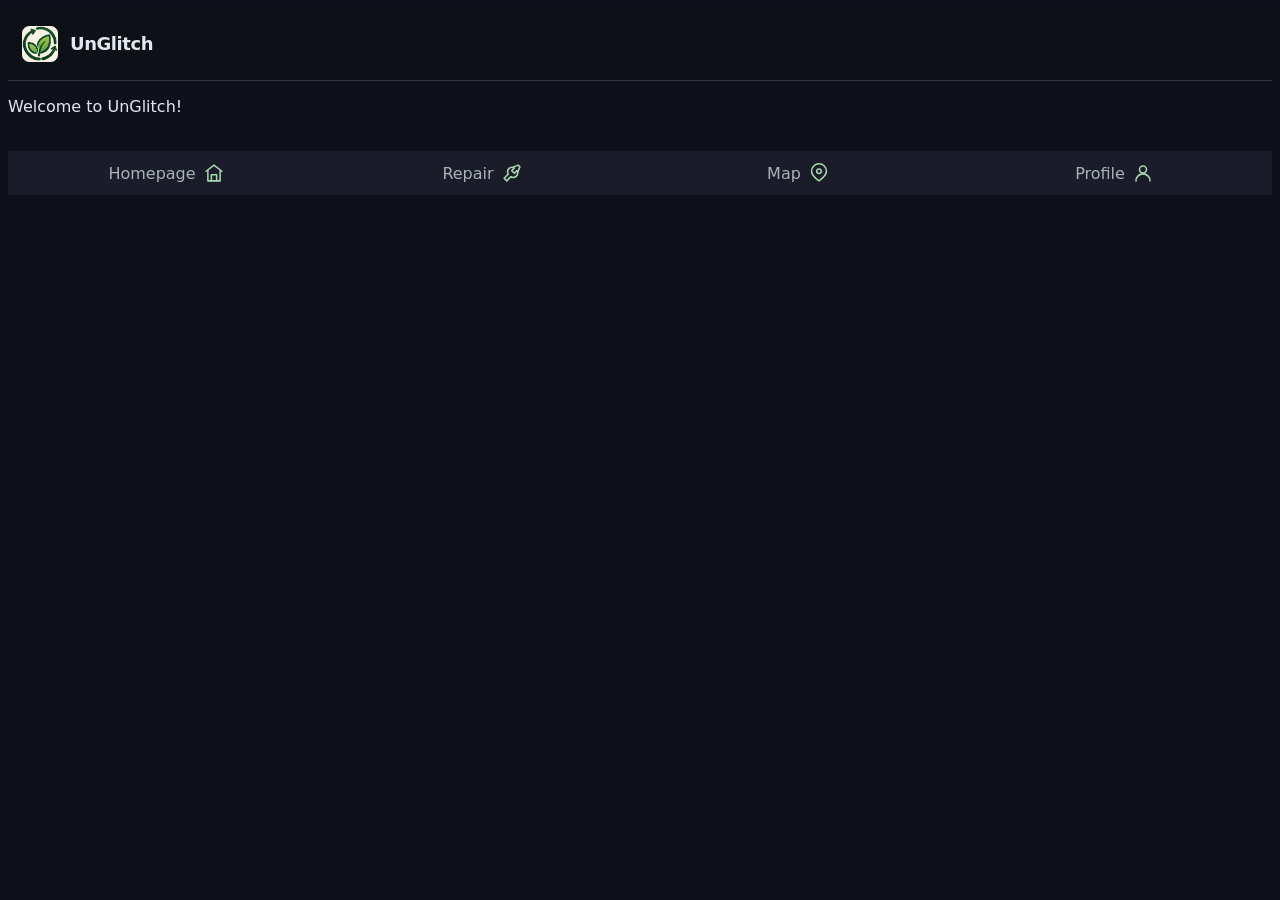
==== index.html @ edc976b0 "Fix stylesheet link path in index.html" ====
<!DOCTYPE html>
<html lang="en">
    <head>
        <meta charset="UTF-8">
        <meta name="viewport"
              content="width=device-width
                        initial-scale=1.0
                        viewport-fit=cover">
        <title>UnGlitch</title>
        <link rel="stylesheet" href="index.css">
        <link rel="manifest" href="/manifest.json">
        <meta name="theme-color" content="#0F111A">
    </head>
    <body>
        <header class="Header">
                <a href="index.html" class="logo-link">
                    <span>
                        <img class="logo-image" src="logo.png" alt="logo" style="height: 36px; width: auto;">
                    </span>
                    <span class="AppName">
                        UnGlitch
                    </span>
                </a>
        </header>
        <p>Welcome to UnGlitch!</p>
        <br>
        <nav class="NavigationBar">
                <a class="NavBar" href="index.html">
                    <span class="SpacedWord">Homepage</span>
                    <img src="homeDM.svg" alt="home_icon" class="icons" width="20" height="20"> 
                </a> 
                <a class="NavBar" href="repair.html">
                    <span class="SpacedWord">Repair</span> 
                    <img src="repairDM.svg" alt="repair_icon" class="icons" width="20" height="20">
                </a>
                <a class="NavBar" href="map.html">
                    <span class="SpacedWord">Map</span> 
                    <img src="mapDM.svg" alt="map_icon" class="icons" width="20" height="20">
                </a>
                <a class="NavBar" href="profile.html">
                    <span class="SpacedWord">Profile</span>
                    <img src="profileDM.svg" alt="profile_icon" class="icons" width="20" height="20"> 
                </a>
        </nav>
    </body>
</html>
---- index.css ----
body
{
    background-color: #0F111A;
    font-family:'Inter', system-ui, -apple-system, BlinkMacSystemFont, 'Segoe UI', Roboto, sans-serif;
    color: #E2E8F0;
}
.SpacedWord
{
    color: oklch(0.76 0.013 220);
}
a, a:visited, a:hover, a:active 
{
    color: inherit;
    text-decoration: inherit;
}
.logo-link 
{
    display: inline-flex;
    align-items: center;
    gap: 12px;
    height: 40px; 
}
.logo-image
{
    height: 100%;
    width: auto;
    display: block;
    transition: filter 0.2s ease-in-out, transform 0.1s ease-in-out;
}
/* 1. HOVER STATE: Brightens the logo and adds a subtle green glow */
.logo-link:hover .logo-image {
  filter: brightness(1.25) drop-shadow(0 0 8px rgba(74, 168, 108, 0.6));
}

/* 2. ACTIVE STATE (CLICK): Slightly presses down when clicked */
.logo-link:active .logo-image {
  transform: scale(0.95); /* Shrinks slightly to give tactile feedback */
  filter: brightness(1.35) drop-shadow(0 0 12px rgba(74, 168, 108, 0.8));
}
header.Header
{
    display: flex;
    align-items: center;
    background-color: #0d1117;
    font-display: "Space Grotesk", ui-sans-serif, system-ui, sans-serif;
    font-size: 18px;
    font-weight: 600;
    padding: 16px 14px; 
    border-bottom: 1.5px solid #30363d;
    margin-bottom: 1px;
}

span.AppName
{
    letter-spacing: -0.025em;
    line-height: 1;
}
nav
{
    background-color: #1A1C29;
}
nav.NavigationBar {
  display: flex;
  justify-content: space-evenly; /* Distributes links with equal space around them */
  align-items: center;           /* Centers all links vertically inside the nav bar */
  padding: 12px 0;               /* Gives the navbar some breathing room top/bottom */
  width: 100%;                   /* Ensures it stretches across the screen */
  position: sticky;
  bottom: 0;
  z-index: 1000;
}
nav.NavigationBar a {
  display: inline-flex;          /* Keeps the link inline but allows flex alignment */
  align-items: center;           /* Vertically centers the text and the icon */
  justify-content: center;
  flex: 2;
  gap: 8px;                      /* Puts a clean 8px gap between the text and icon */
}
.NavBar:hover .SpacedWord, img.icons
{
    scale: 1.05;
}
div.Title
{
    line-height: 1.6;
}
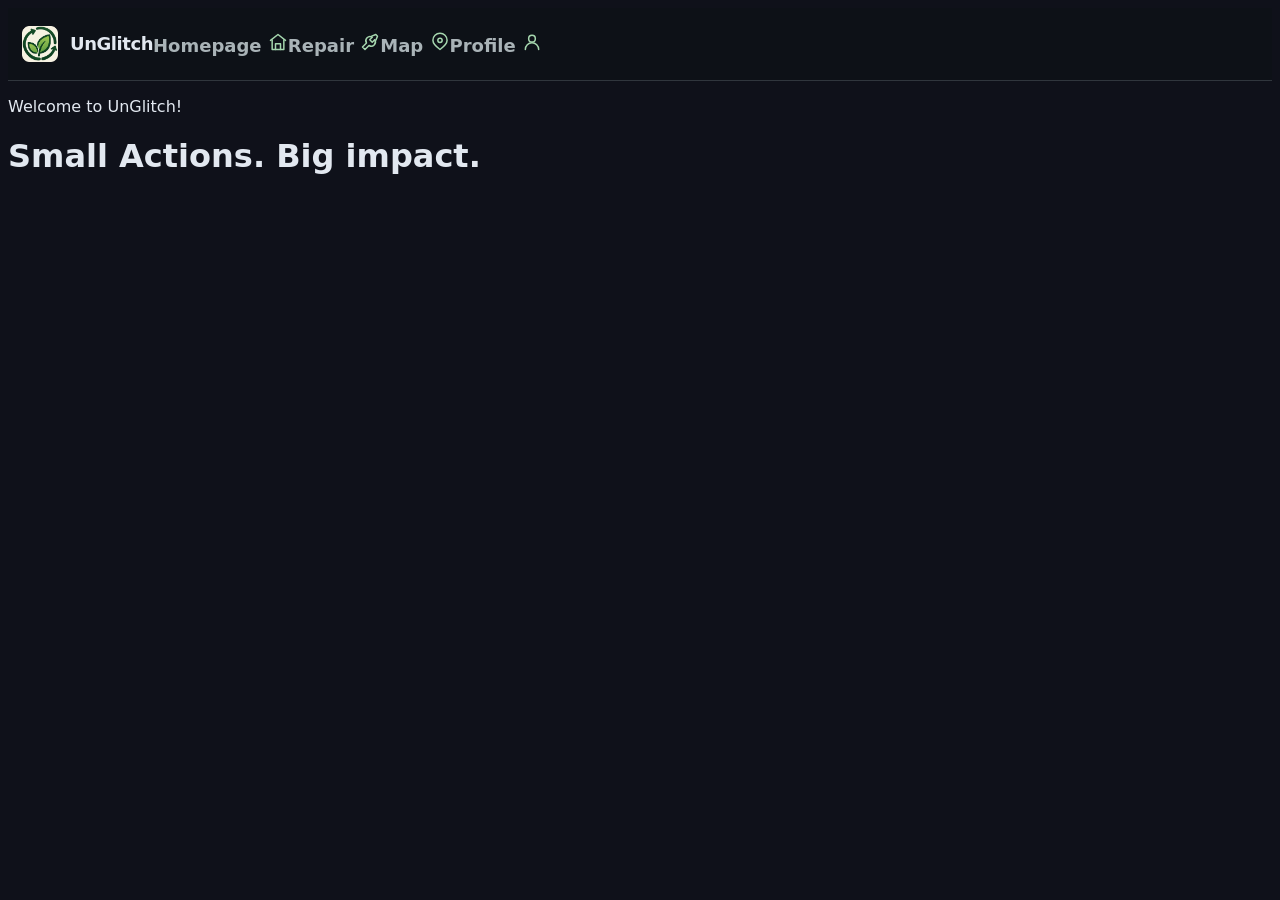
==== commit ad1eee8e: "Update header and welcome section in index.html Reorganize header and add welcome message with tagli" ====
--- a/index.html
+++ b/index.html
@@ -2,13 +2,10 @@
 <html lang="en">
     <head>
         <meta charset="UTF-8">
-        <meta name="viewport"
-              content="width=device-width
-                        initial-scale=1.0
-                        viewport-fit=cover">
+        <meta name="viewport" content="width=device-width, initial-scale=1.0, viewport-fit=cover">
         <title>UnGlitch</title>
         <link rel="stylesheet" href="index.css">
-        <link rel="manifest" href="/manifest.json">
+        <link rel="manifest" href="manifest.json">
         <meta name="theme-color" content="#0F111A">
     </head>
     <body>
@@ -21,10 +18,6 @@
                         UnGlitch
                     </span>
                 </a>
-        </header>
-        <p>Welcome to UnGlitch!</p>
-        <br>
-        <nav class="NavigationBar">
                 <a class="NavBar" href="index.html">
                     <span class="SpacedWord">Homepage</span>
                     <img src="homeDM.svg" alt="home_icon" class="icons" width="20" height="20"> 
@@ -41,6 +34,10 @@
                     <span class="SpacedWord">Profile</span>
                     <img src="profileDM.svg" alt="profile_icon" class="icons" width="20" height="20"> 
                 </a>
-        </nav>
+        </header>
+        <p>Welcome to UnGlitch!</p>
+        <span><h1>Small Actions. Big impact.</h1></span>
+        
+        <br>
     </body>
 </html>
--- a/index.css
+++ b/index.css
@@ -60,6 +60,7 @@
     background-color: #1A1C29;
 }
 nav.NavigationBar {
+  border-radius: 20px 20px 0 0;
   display: flex;
   justify-content: space-evenly; /* Distributes links with equal space around them */
   align-items: center;           /* Centers all links vertically inside the nav bar */
@@ -76,11 +77,12 @@
   flex: 2;
   gap: 8px;                      /* Puts a clean 8px gap between the text and icon */
 }
-.NavBar:hover .SpacedWord, img.icons
+.NavBar:hover .SpacedWord,
+.NavBar:hover img.icons 
 {
     scale: 1.05;
 }
 div.Title
 {
     line-height: 1.6;
-}+}
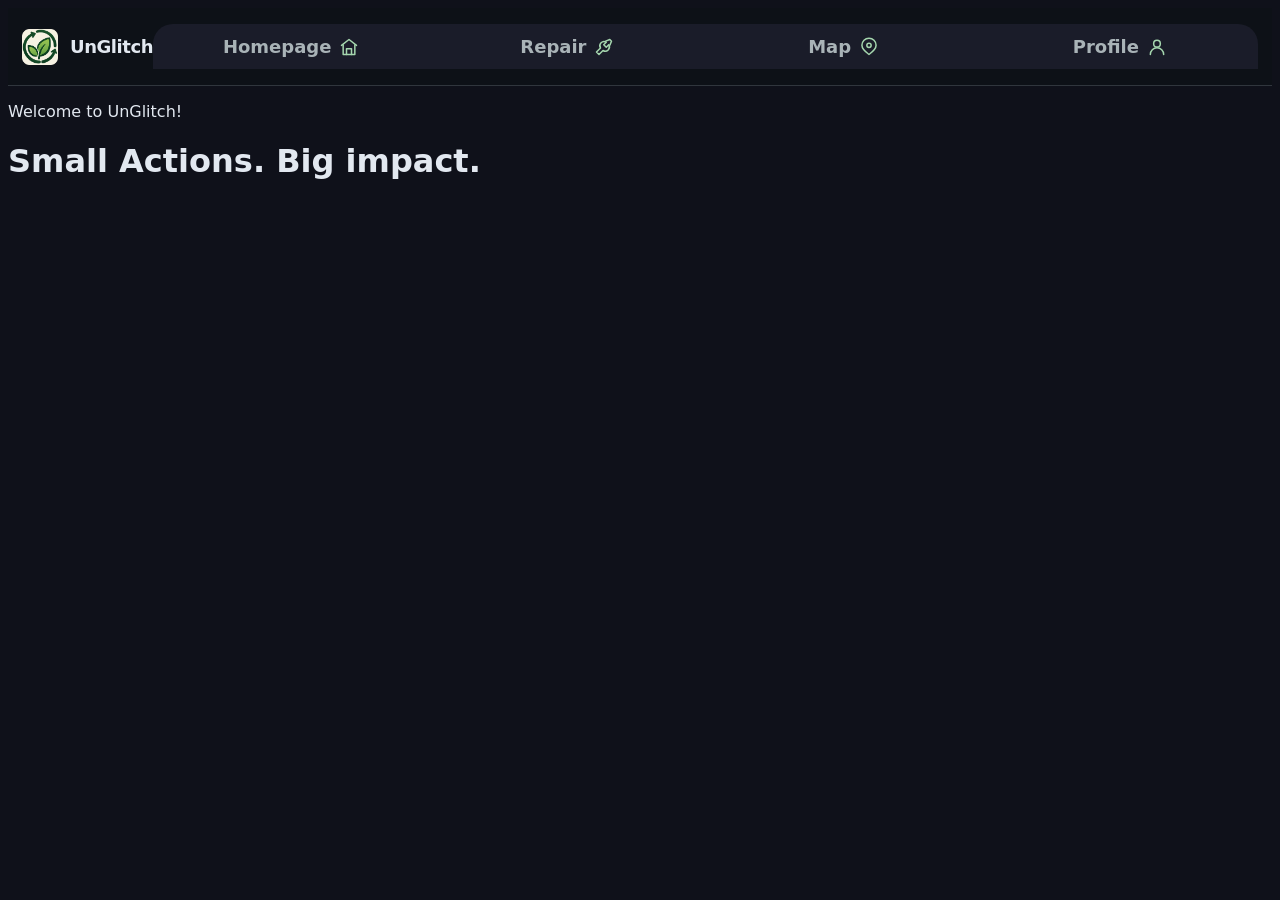
==== commit d6421e2d: "Refactor navigation links into a nav element" ====
--- a/index.html
+++ b/index.html
@@ -18,22 +18,24 @@
                         UnGlitch
                     </span>
                 </a>
-                <a class="NavBar" href="index.html">
-                    <span class="SpacedWord">Homepage</span>
-                    <img src="homeDM.svg" alt="home_icon" class="icons" width="20" height="20"> 
-                </a> 
-                <a class="NavBar" href="repair.html">
-                    <span class="SpacedWord">Repair</span> 
-                    <img src="repairDM.svg" alt="repair_icon" class="icons" width="20" height="20">
-                </a>
-                <a class="NavBar" href="map.html">
-                    <span class="SpacedWord">Map</span> 
-                    <img src="mapDM.svg" alt="map_icon" class="icons" width="20" height="20">
-                </a>
-                <a class="NavBar" href="profile.html">
-                    <span class="SpacedWord">Profile</span>
-                    <img src="profileDM.svg" alt="profile_icon" class="icons" width="20" height="20"> 
-                </a>
+                <nav class="NavigationBar">
+                    <a class="NavBar" href="index.html">
+                        <span class="SpacedWord">Homepage</span>
+                        <img src="homeDM.svg" alt="home_icon" class="icons" width="20" height="20"> 
+                    </a> 
+                    <a class="NavBar" href="repair.html">
+                        <span class="SpacedWord">Repair</span> 
+                        <img src="repairDM.svg" alt="repair_icon" class="icons" width="20" height="20">
+                    </a>
+                    <a class="NavBar" href="map.html">
+                        <span class="SpacedWord">Map</span> 
+                        <img src="mapDM.svg" alt="map_icon" class="icons" width="20" height="20">
+                    </a>
+                    <a class="NavBar" href="profile.html">
+                        <span class="SpacedWord">Profile</span>
+                        <img src="profileDM.svg" alt="profile_icon" class="icons" width="20" height="20"> 
+                    </a>
+                </nav>
         </header>
         <p>Welcome to UnGlitch!</p>
         <span><h1>Small Actions. Big impact.</h1></span>
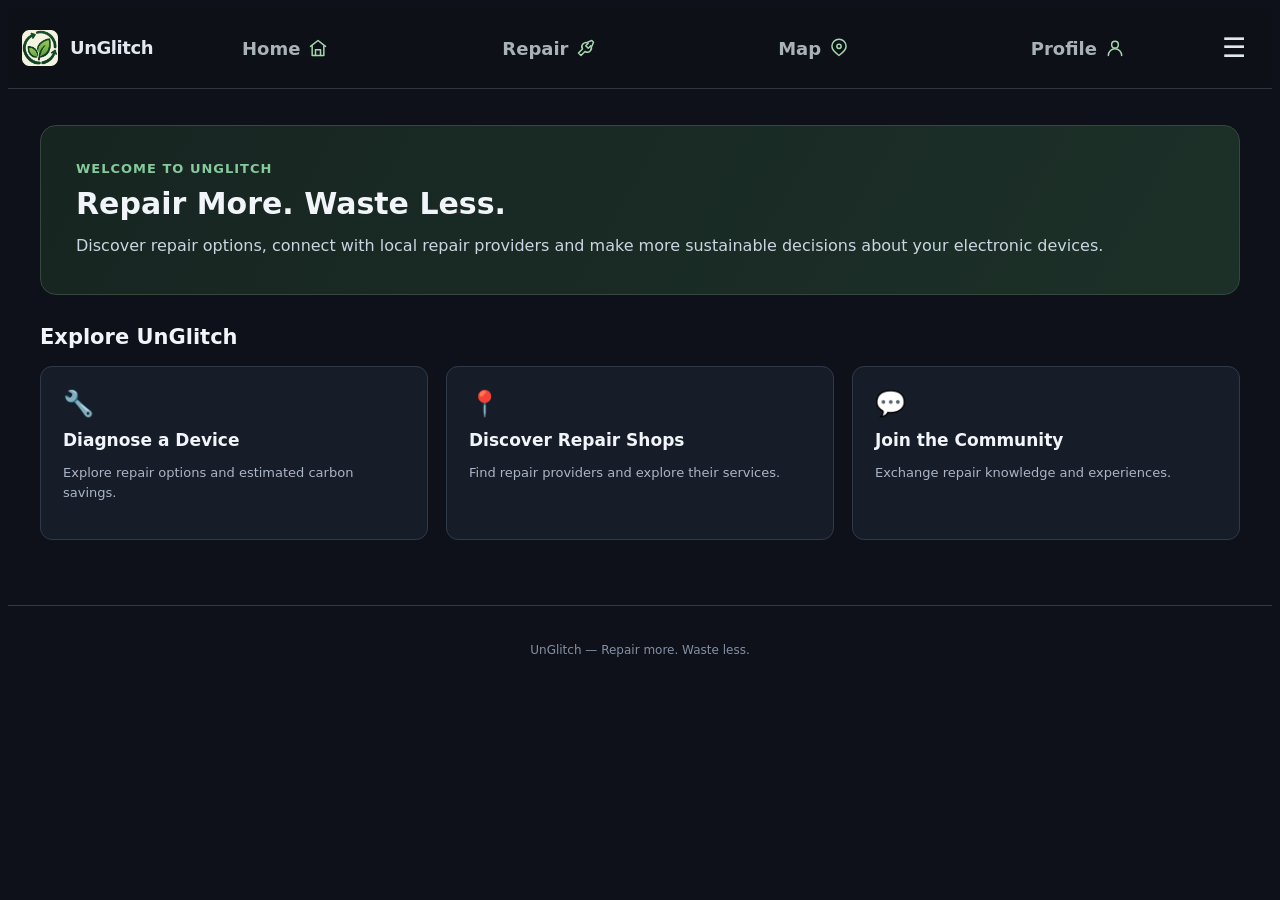
==== commit 576dc326: "Intiation of Backend" ====
--- a/index.html
+++ b/index.html
@@ -1,45 +1,156 @@
 <!DOCTYPE html>
 <html lang="en">
-    <head>
-        <meta charset="UTF-8">
-        <meta name="viewport" content="width=device-width, initial-scale=1.0, viewport-fit=cover">
-        <title>UnGlitch</title>
-        <link rel="stylesheet" href="index.css">
-        <link rel="manifest" href="manifest.json">
-        <meta name="theme-color" content="#0F111A">
-    </head>
-    <body>
-        <header class="Header">
-                <a href="index.html" class="logo-link">
-                    <span>
-                        <img class="logo-image" src="logo.png" alt="logo" style="height: 36px; width: auto;">
-                    </span>
-                    <span class="AppName">
-                        UnGlitch
-                    </span>
-                </a>
-                <nav class="NavigationBar">
-                    <a class="NavBar" href="index.html">
-                        <span class="SpacedWord">Homepage</span>
-                        <img src="homeDM.svg" alt="home_icon" class="icons" width="20" height="20"> 
-                    </a> 
-                    <a class="NavBar" href="repair.html">
-                        <span class="SpacedWord">Repair</span> 
-                        <img src="repairDM.svg" alt="repair_icon" class="icons" width="20" height="20">
-                    </a>
-                    <a class="NavBar" href="map.html">
-                        <span class="SpacedWord">Map</span> 
-                        <img src="mapDM.svg" alt="map_icon" class="icons" width="20" height="20">
-                    </a>
-                    <a class="NavBar" href="profile.html">
-                        <span class="SpacedWord">Profile</span>
-                        <img src="profileDM.svg" alt="profile_icon" class="icons" width="20" height="20"> 
-                    </a>
-                </nav>
-        </header>
-        <p>Welcome to UnGlitch!</p>
-        <span><h1>Small Actions. Big impact.</h1></span>
-        
-        <br>
-    </body>
-</html>
+
+<head>
+    <meta charset="UTF-8">
+
+    <meta name="viewport"
+          content="width=device-width, initial-scale=1.0, viewport-fit=cover">
+
+    <title>UnGlitch | Home</title>
+
+    <meta name="description"
+          content="Repair your devices, reduce electronic waste and make a difference with UnGlitch.">
+
+    <link rel="stylesheet" href="index.css">
+    <link rel="stylesheet" href="home.css">
+
+    <link rel="manifest" href="manifest.json">
+
+    <meta name="theme-color" content="#0F111A">
+
+    <script src="home.js" defer></script>
+</head>
+
+<body>
+
+    <!-- HEADER -->
+
+    <header class="Header">
+
+        <a href="index.html" class="logo-link">
+
+            <img class="logo-image"
+                 src="logo.png"
+                 alt="UnGlitch logo"
+                 style="height: 36px; width: auto;">
+
+            <span class="AppName">
+                UnGlitch
+            </span>
+
+        </a>
+
+
+        <!-- MAIN NAVIGATION -->
+
+        <nav class="NavigationBar">
+
+            <a class="NavBar active" href="index.html">
+                <span class="SpacedWord">Home</span>
+
+                <img src="homeDM.svg"
+                     alt=""
+                     class="icons"
+                     width="20"
+                     height="20">
+            </a>
+
+            <a class="NavBar" href="repair.html" data-consumer-only>
+                <span class="SpacedWord">Repair</span>
+
+                <img src="repairDM.svg"
+                     alt=""
+                     class="icons"
+                     width="20"
+                     height="20">
+            </a>
+
+            <a class="NavBar" href="map.html">
+                <span class="SpacedWord">Map</span>
+
+                <img src="mapDM.svg"
+                     alt=""
+                     class="icons"
+                     width="20"
+                     height="20">
+            </a>
+
+            <a class="NavBar" href="profile.html">
+                <span class="SpacedWord">Profile</span>
+
+                <img src="profileDM.svg"
+                     alt=""
+                     class="icons"
+                     width="20"
+                     height="20">
+            </a>
+
+        </nav>
+
+
+        <!-- SECONDARY NAVIGATION BUTTON -->
+
+        <button class="menu-button"
+                id="menuButton"
+                aria-label="Open navigation menu"
+                aria-expanded="false"
+                aria-controls="siteMenu">
+
+            ☰
+
+        </button>
+
+
+        <!-- SECONDARY NAVIGATION MENU -->
+
+        <aside class="site-menu" id="siteMenu" hidden>
+
+            <h3>Explore UnGlitch</h3>
+
+            <a href="community.html">
+                Community Discussions
+            </a>
+
+            <a href="profile.html">
+                Account Settings
+            </a>
+
+            <div class="menu-divider"></div>
+
+            <span class="coming-soon">
+                Leaderboard — Coming Soon
+            </span>
+
+            <span class="coming-soon">
+                Appearance — Coming Soon
+            </span>
+
+        </aside>
+
+    </header>
+
+
+    <!-- MAIN CONTENT -->
+
+    <main class="home-container">
+
+        <div id="dashboard">
+
+            <!-- JavaScript inserts the appropriate dashboard here -->
+
+        </div>
+
+    </main>
+
+
+    <footer class="home-footer">
+
+        <p>
+            UnGlitch — Repair more. Waste less.
+        </p>
+
+    </footer>
+
+</body>
+</html>
--- a/index.css
+++ b/index.css
@@ -37,17 +37,21 @@
   transform: scale(0.95); /* Shrinks slightly to give tactile feedback */
   filter: brightness(1.35) drop-shadow(0 0 12px rgba(74, 168, 108, 0.8));
 }
+
 header.Header
 {
     display: flex;
     align-items: center;
     background-color: #0d1117;
-    font-display: "Space Grotesk", ui-sans-serif, system-ui, sans-serif;
+    font-family: "Space Grotesk", ui-sans-serif, system-ui, sans-serif;
     font-size: 18px;
     font-weight: 600;
     padding: 16px 14px; 
     border-bottom: 1.5px solid #30363d;
     margin-bottom: 1px;
+    position: sticky;
+    top: 0;
+    z-index: 1000;
 }
 
 span.AppName
@@ -55,30 +59,24 @@
     letter-spacing: -0.025em;
     line-height: 1;
 }
-nav
+nav.NavigationBar 
 {
-    background-color: #1A1C29;
-}
-nav.NavigationBar {
-  border-radius: 20px 20px 0 0;
   display: flex;
   justify-content: space-evenly; /* Distributes links with equal space around them */
   align-items: center;           /* Centers all links vertically inside the nav bar */
   padding: 12px 0;               /* Gives the navbar some breathing room top/bottom */
   width: 100%;                   /* Ensures it stretches across the screen */
-  position: sticky;
-  bottom: 0;
-  z-index: 1000;
 }
-nav.NavigationBar a {
+nav.NavigationBar a 
+{
   display: inline-flex;          /* Keeps the link inline but allows flex alignment */
   align-items: center;           /* Vertically centers the text and the icon */
   justify-content: center;
   flex: 2;
   gap: 8px;                      /* Puts a clean 8px gap between the text and icon */
 }
-.NavBar:hover .SpacedWord,
-.NavBar:hover img.icons 
+.NavBar:active .SpacedWord,
+.NavBar:active img.icons 
 {
     scale: 1.05;
 }
@@ -86,3 +84,8 @@
 {
     line-height: 1.6;
 }
+#map
+{
+    height: 70vh;
+    width: 100%;
+}
--- a/home.css
+++ b/home.css
@@ -0,0 +1,350 @@
+/* =========================================
+   GENERAL HOMEPAGE LAYOUT
+========================================= */
+
+.home-container {
+    max-width: 1200px;
+    margin: 0 auto;
+    padding: 35px 25px;
+}
+
+.home-section {
+    margin-bottom: 30px;
+}
+
+
+/* =========================================
+   WELCOME SECTION
+========================================= */
+
+.welcome-section {
+    padding: 35px;
+    background: linear-gradient(120deg, #172521, #1c3028);
+
+    border: 1px solid #34483e;
+    border-radius: 16px;
+
+    display: flex;
+    justify-content: space-between;
+    align-items: center;
+
+    gap: 20px;
+}
+
+.welcome-section h1 {
+    font-size: 30px;
+    margin: 0 0 12px;
+    color: #f1f5f9;
+}
+
+.welcome-section p {
+    color: #cbd5e1;
+    line-height: 1.6;
+    margin: 0;
+}
+
+.welcome-tag {
+    color: #86c99c;
+    font-size: 13px;
+    font-weight: 600;
+    letter-spacing: 1px;
+    text-transform: uppercase;
+    margin-bottom: 10px;
+}
+
+
+/* =========================================
+   SECTION HEADINGS
+========================================= */
+
+.section-heading {
+    font-size: 21px;
+    margin-bottom: 17px;
+    color: #f1f5f9;
+}
+
+
+/* =========================================
+   STATISTICS CARDS
+========================================= */
+
+.stats-grid {
+    display: grid;
+
+    grid-template-columns: repeat(3, 1fr);
+
+    gap: 18px;
+}
+
+.stat-card {
+    background-color: #171c29;
+
+    border: 1px solid #30394a;
+    border-radius: 12px;
+
+    padding: 23px;
+}
+
+.stat-label {
+    font-size: 14px;
+    color: #aab5c5;
+}
+
+.stat-value {
+    font-size: 29px;
+    font-weight: 700;
+
+    margin: 12px 0;
+
+    color: #e2e8f0;
+}
+
+.stat-description {
+    font-size: 12px;
+    color: #8491a4;
+    line-height: 1.5;
+}
+
+
+/* =========================================
+   QUICK ACTION CARDS
+========================================= */
+
+.actions-grid {
+    display: grid;
+
+    grid-template-columns: repeat(3, 1fr);
+
+    gap: 18px;
+}
+
+.action-card {
+    background-color: #171c29;
+
+    border: 1px solid #30394a;
+    border-radius: 12px;
+
+    padding: 22px;
+
+    text-decoration: none;
+
+    transition:
+        transform 0.2s ease,
+        border-color 0.2s ease,
+        background-color 0.2s ease;
+}
+
+.action-card:hover {
+    transform: translateY(-4px);
+
+    border-color: #5a9b77;
+
+    background-color: #1d2632;
+}
+
+.action-card h3 {
+    font-size: 17px;
+    margin: 12px 0;
+    color: #f1f5f9;
+}
+
+.action-card p {
+    font-size: 13px;
+    line-height: 1.6;
+    color: #aab5c5;
+}
+
+.action-icon {
+    font-size: 25px;
+}
+
+
+/* =========================================
+   INFORMATION PANELS
+========================================= */
+
+.info-panel {
+    background-color: #171c29;
+
+    border: 1px solid #30394a;
+    border-radius: 12px;
+
+    padding: 25px;
+}
+
+.info-panel h3 {
+    margin-top: 0;
+    color: #e2e8f0;
+}
+
+.info-panel p {
+    color: #aab5c5;
+    line-height: 1.7;
+    font-size: 14px;
+}
+
+
+/* =========================================
+   BUTTONS
+========================================= */
+
+.primary-button {
+    display: inline-block;
+
+    background-color: #478c65;
+    color: white !important;
+
+    padding: 12px 20px;
+
+    border-radius: 8px;
+
+    font-size: 14px;
+    font-weight: 600;
+
+    text-decoration: none;
+
+    transition: background-color 0.2s ease;
+}
+
+.primary-button:hover {
+    background-color: #58a477;
+}
+
+
+/* =========================================
+   SECONDARY NAVIGATION
+========================================= */
+
+.menu-button {
+    border: none;
+    background: transparent;
+
+    color: #e2e8f0;
+
+    font-size: 27px;
+
+    cursor: pointer;
+
+    padding: 8px 12px;
+}
+
+.site-menu {
+    position: absolute;
+
+    right: 15px;
+    top: 75px;
+
+    width: 250px;
+
+    background-color: #171c29;
+
+    border: 1px solid #30394a;
+    border-radius: 12px;
+
+    padding: 18px;
+
+    z-index: 2000;
+
+    box-shadow: 0 8px 25px rgba(0, 0, 0, 0.35);
+}
+
+.site-menu[hidden] {
+    display: none;
+}
+
+.site-menu h3 {
+    font-size: 15px;
+    margin-top: 0;
+    color: #e2e8f0;
+}
+
+.site-menu a {
+    display: block;
+
+    padding: 11px 8px;
+
+    color: #cbd5e1;
+
+    text-decoration: none;
+
+    border-radius: 6px;
+}
+
+.site-menu a:hover {
+    background-color: #263344;
+}
+
+.menu-divider {
+    height: 1px;
+    background-color: #30394a;
+    margin: 10px 0;
+}
+
+.coming-soon {
+    display: block;
+
+    padding: 10px 8px;
+
+    font-size: 13px;
+    color: #8491a4;
+}
+
+
+/* =========================================
+   FOOTER
+========================================= */
+
+.home-footer {
+    text-align: center;
+
+    padding: 25px;
+
+    font-size: 12px;
+
+    color: #8491a4;
+
+    border-top: 1px solid #30394a;
+}
+
+
+/* =========================================
+   RESPONSIVE DESIGN
+========================================= */
+
+@media (max-width: 850px) {
+
+    .stats-grid,
+    .actions-grid {
+        grid-template-columns: repeat(2, 1fr);
+    }
+
+}
+
+@media (max-width: 650px) {
+
+    .home-container {
+        padding: 22px 15px;
+    }
+
+    .welcome-section {
+        padding: 25px;
+    }
+
+    .welcome-section h1 {
+        font-size: 24px;
+    }
+
+    .stats-grid,
+    .actions-grid {
+        grid-template-columns: 1fr;
+    }
+
+    .NavigationBar {
+        display: none !important;
+    }
+
+    .Header .menu-button {
+        margin-left: auto;
+    }
+
+}
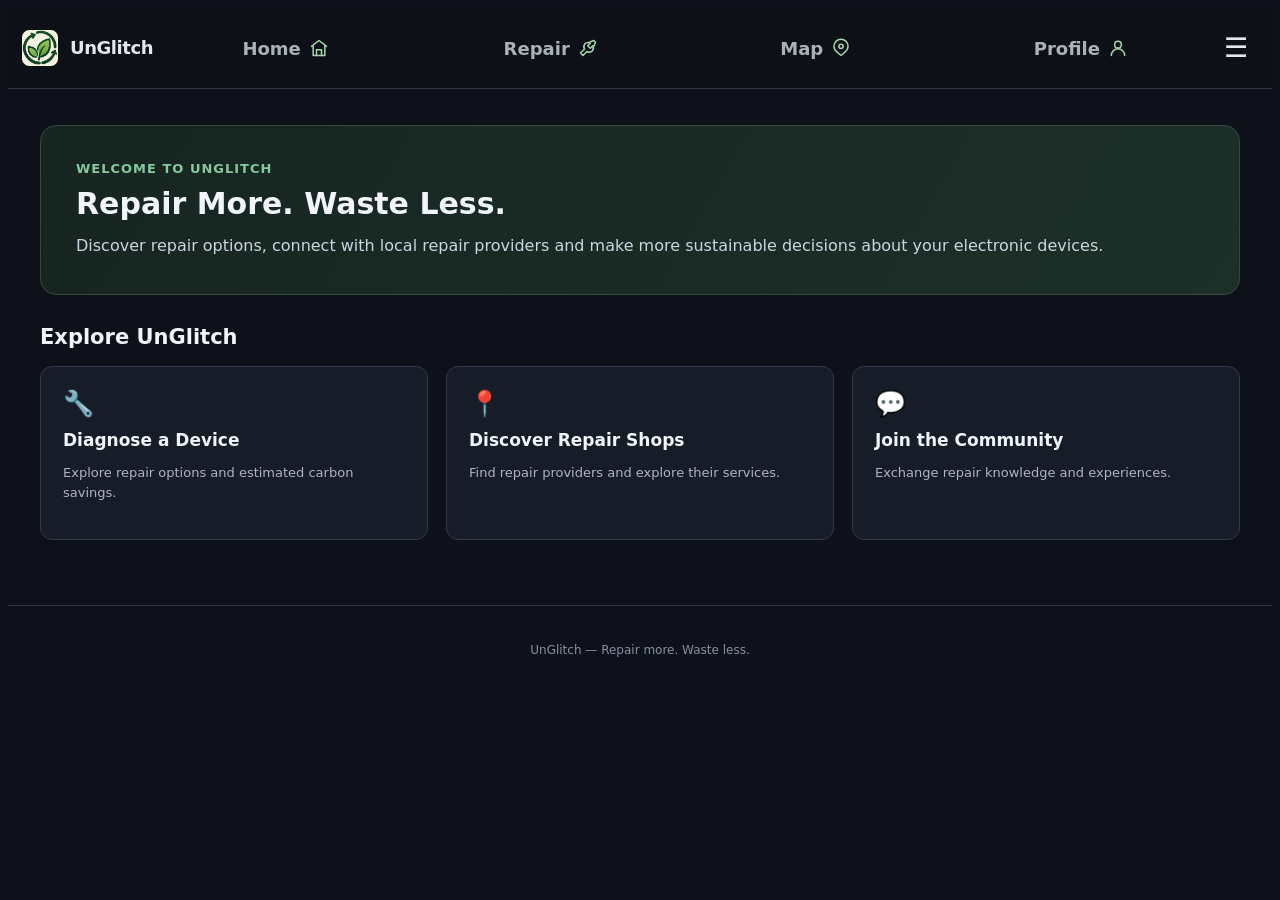
==== commit 0e9b3ea9: "Finalisation" ====
--- a/index.html
+++ b/index.html
@@ -116,6 +116,10 @@
                 Account Settings
             </a>
 
+            <a href="calculator.html" data-consumer-only>
+                Carbon Impact Calculator
+            </a>
+
             <div class="menu-divider"></div>
 
             <span class="coming-soon">
--- a/index.css
+++ b/index.css
@@ -89,3 +89,246 @@
     height: 70vh;
     width: 100%;
 }
+[hidden] {
+    display: none !important;
+}
+/* =========================================
+   MOBILE PRIMARY NAVIGATION
+========================================= */
+
+@media (max-width: 768px) {
+
+    /* Reserve space so the bottom navigation
+       does not cover the page content. */
+
+    body {
+        padding-bottom: calc(78px + env(safe-area-inset-bottom));
+    }
+
+    /* Keep the logo and hamburger in the top header. */
+
+    .NavigationBar {
+        position: fixed !important;
+
+        left: 0;
+        right: 0;
+        bottom: 0;
+
+        width: 100%;
+        box-sizing: border-box;
+
+        display: flex !important;
+        align-items: stretch;
+        justify-content: space-around;
+
+        gap: 0;
+        margin: 0;
+
+        padding: 8px 6px calc(8px + env(safe-area-inset-bottom));
+
+        background-color: #0d1117;
+
+        border-top: 1px solid #30363d;
+        border-bottom: none;
+
+        z-index: 2000;
+    }
+
+
+    /* Give each navigation destination
+       an equal amount of space. */
+
+    .NavigationBar .NavBar {
+
+        flex: 1 1 0;
+        min-width: 0;
+        min-height: 48px;
+
+        display: flex;
+        flex-direction: column;
+
+        align-items: center;
+        justify-content: center;
+
+        gap: 4px;
+
+        padding: 6px 2px;
+
+        text-align: center;
+        font-size: 12px;
+        line-height: 1.2;
+    }
+
+
+    /* Make the navigation labels compact. */
+
+    .NavigationBar .SpacedWord {
+        font-size: 12px;
+        letter-spacing: normal;
+    }
+
+
+    /* Keep icons consistently sized. */
+
+    .NavigationBar .icons {
+        width: 18px;
+        height: 18px;
+        object-fit: contain;
+    }
+
+
+    /* Maintain an accessible hamburger button. */
+
+    .menu-button {
+        min-width: 44px;
+        min-height: 44px;
+
+        display: inline-flex;
+        align-items: center;
+        justify-content: center;
+
+        margin-left: auto;
+    }
+
+}
+
+/* Ensure JavaScript-hidden elements remain hidden,
+   even when other CSS rules define their display. */
+
+[hidden] {
+    display: none !important;
+}
+
+/* =========================================
+   SHARED NAVIGATION
+========================================= */
+
+.menu-button {
+    min-width: 44px;
+    min-height: 44px;
+    display: inline-flex;
+    align-items: center;
+    justify-content: center;
+    margin-left: auto;
+    border: none;
+    border-radius: 8px;
+    background: transparent;
+    color: #E2E8F0;
+    font-size: 24px;
+    cursor: pointer;
+}
+
+.site-menu {
+    position: absolute;
+    top: calc(100% + 8px);
+    right: 14px;
+    z-index: 2100;
+    min-width: 220px;
+    padding: 16px;
+    background: #171d2a;
+    border: 1px solid #30363d;
+    border-radius: 12px;
+    box-shadow: 0 8px 24px rgba(0,0,0,0.35);
+}
+
+.site-menu a,
+.site-menu span {
+    display: block;
+    padding: 10px;
+}
+
+.site-menu a:hover {
+    background: #263344;
+    border-radius: 6px;
+}
+
+.site-menu h3 {
+    margin: 4px 10px 10px;
+}
+
+.coming-soon {
+    color: #929eaf;
+    font-size: 14px;
+}
+
+.menu-divider {
+    border-top: 1px solid #30363d;
+    margin: 8px 0;
+}
+
+
+/* =========================================
+   MOBILE PRIMARY NAVIGATION
+========================================= */
+
+@media (max-width: 768px) {
+
+    body {
+        padding-bottom: calc(82px + env(safe-area-inset-bottom));
+    }
+
+    header.Header {
+        display: flex;
+        flex-wrap: nowrap;
+        align-items: center;
+    }
+
+    nav.NavigationBar {
+        position: fixed !important;
+        left: 0;
+        right: 0;
+        bottom: 0;
+
+        width: 100%;
+        box-sizing: border-box;
+
+        display: flex !important;
+        justify-content: space-around;
+        align-items: stretch;
+
+        margin: 0;
+        padding: 8px 6px calc(8px + env(safe-area-inset-bottom));
+
+        background: #0d1117;
+        border-top: 1px solid #30363d;
+
+        z-index: 2000;
+    }
+
+    nav.NavigationBar a {
+        flex: 1 1 0;
+        min-width: 0;
+        min-height: 48px;
+
+        display: flex;
+        flex-direction: column;
+        align-items: center;
+        justify-content: center;
+
+        gap: 4px;
+        padding: 6px 2px;
+
+        font-size: 12px;
+        text-align: center;
+    }
+
+    .NavigationBar .SpacedWord {
+        font-size: 12px;
+        letter-spacing: normal;
+    }
+
+    .NavigationBar .icons {
+        width: 18px;
+        height: 18px;
+        object-fit: contain;
+    }
+
+    [hidden] {
+        display: none !important;
+    }
+
+}
+
+[hidden] {
+    display: none !important;
+}
--- a/home.css
+++ b/home.css
@@ -134,12 +134,41 @@
         background-color 0.2s ease;
 }
 
-.action-card:hover {
-    transform: translateY(-4px);
-
-    border-color: #5a9b77;
-
-    background-color: #1d2632;
+/* Desktop hover feedback */
+
+@media (hover: hover) and (pointer: fine) {
+
+    .action-card:hover {
+        border-color: #5a9b77;
+        background-color: #1d2632;
+    }
+
+}
+
+/* Touch and click feedback */
+
+.action-card:active
+{
+    transform: scale(0.98);
+    background-color: #263344;
+}
+
+/* Keyboard accessibility */
+
+.action-card:focus-visible
+{
+    outline: 2px solid #86c99c;
+    outline-offset: 3px;
+}
+
+/* Smooth interaction */
+
+.action-card
+{
+    transition:
+        transform 0.15s ease,
+        border-color 0.15s ease,
+        background-color 0.15s ease;
 }
 
 .action-card h3 {
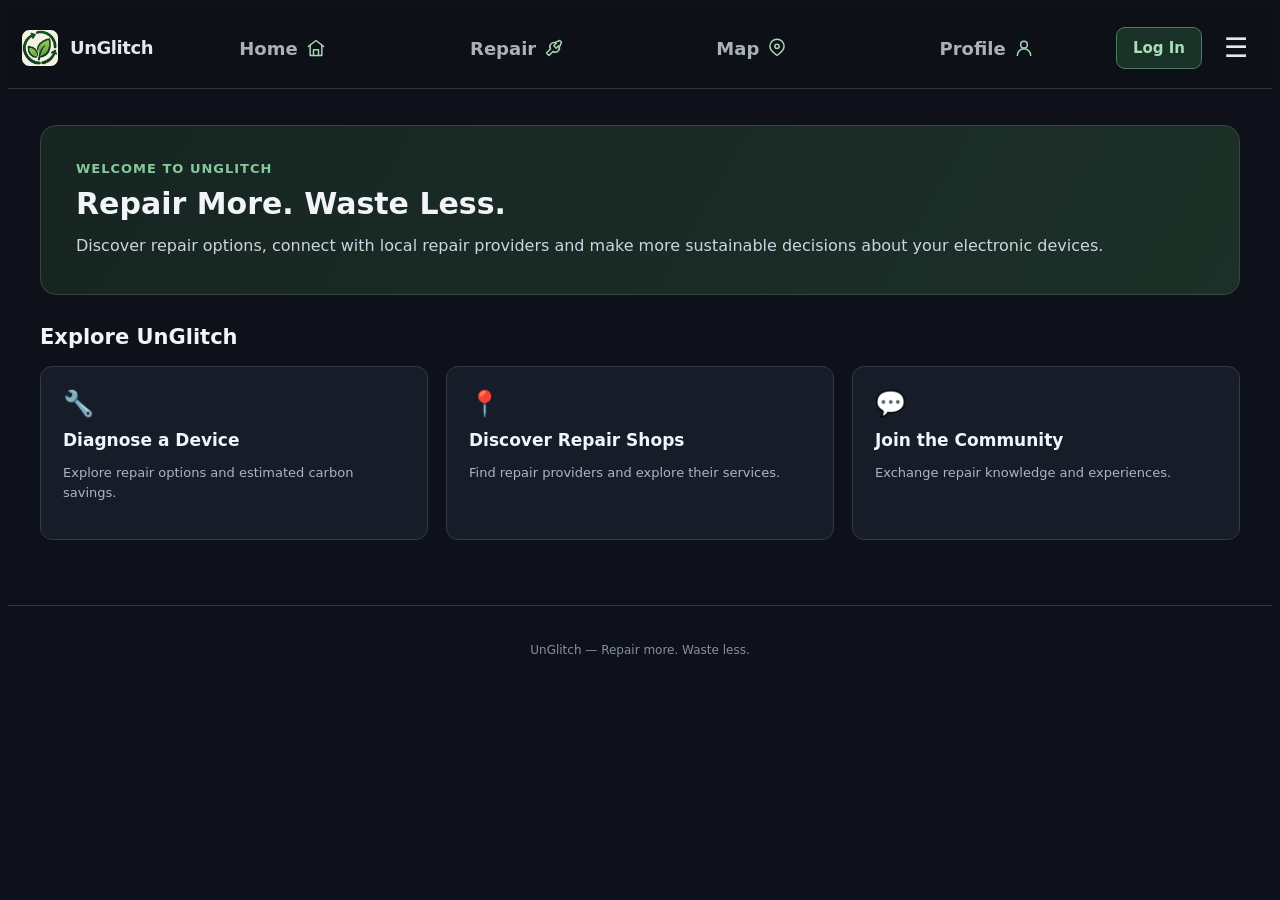
==== commit 8188df6b: "Map Refinements" ====
--- a/index.html
+++ b/index.html
@@ -20,6 +20,7 @@
     <meta name="theme-color" content="#0F111A">
 
     <script src="home.js" defer></script>
+    <script src="nav.js" defer></script>
 </head>
 
 <body>
